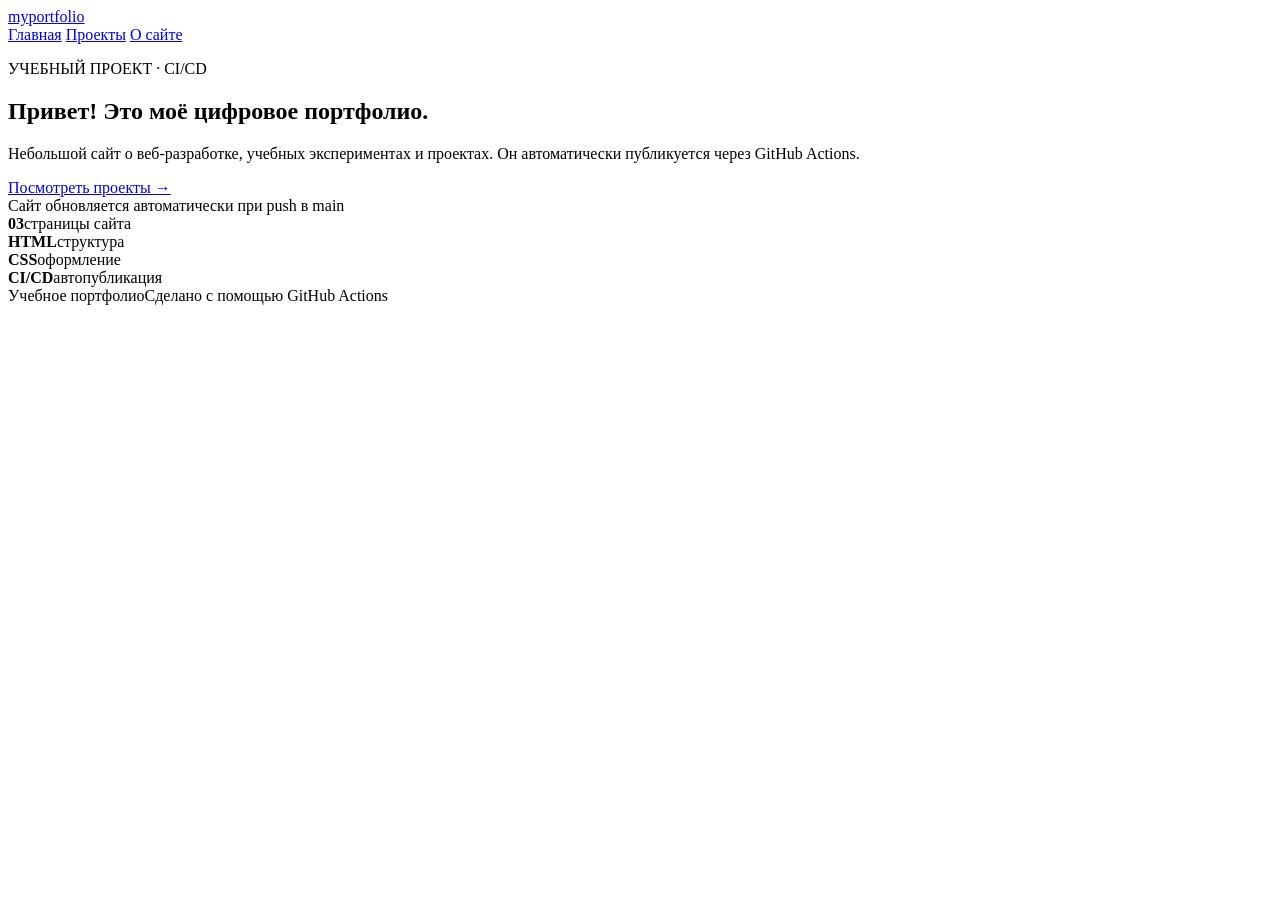
==== index.html @ b2157ee1 "Add index.html" ====
<!doctype html>
<html lang="ru">
<head>
  <meta charset="utf-8">
  <meta name="viewport" content="width=device-width, initial-scale=1">
  <meta name="description" content="Учебное цифровое портфолио: проекты, навыки и контакты.">
  <title>Моё портфолио — Главная</title>
  <link rel="stylesheet" href="style.css">
</head>
<body>
  <header class="site-header">
    <a class="logo" href="index.html">my<span>portfolio</span></a>
    <nav aria-label="Основная навигация">
      <a class="active" href="index.html">Главная</a>
      <a href="projects.html">Проекты</a>
      <a href="about.html">О сайте</a>
    </nav>
  </header>
  <main>
    <section class="hero">
      <p class="eyebrow">УЧЕБНЫЙ ПРОЕКТ · CI/CD</p>
      <h1>Привет! Это моё <span>цифровое портфолио.</span></h1>
      <p class="hero-copy">Небольшой сайт о веб-разработке, учебных экспериментах и проектах. Он автоматически публикуется через GitHub Actions.</p>
      <a class="button" href="projects.html">Посмотреть проекты <span aria-hidden="true">→</span></a>
      <div class="hero-note"><span class="status-dot"></span> Сайт обновляется автоматически при push в main</div>
    </section>
    <section class="stats" aria-label="Информация о проекте">
      <article><strong>03</strong><span>страницы сайта</span></article>
      <article><strong>HTML</strong><span>структура</span></article>
      <article><strong>CSS</strong><span>оформление</span></article>
      <article><strong>CI/CD</strong><span>автопубликация</span></article>
    </section>
  </main>
  <footer><span>Учебное портфолио</span><span>Сделано с помощью GitHub Actions</span></footer>
</body>
</html>
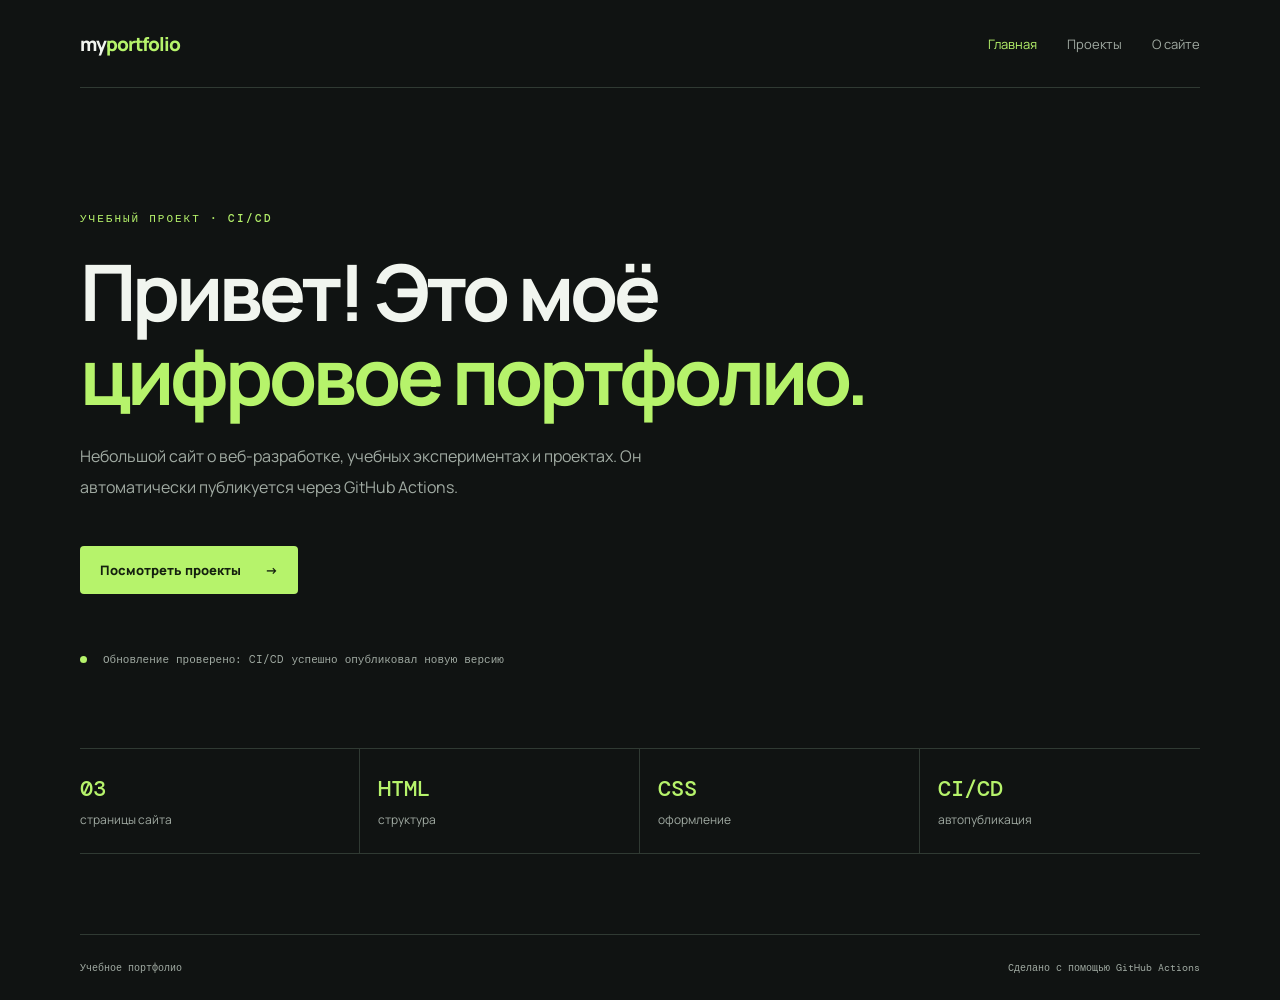
==== commit b996f333: "Update portfolio text to verify automatic deployment" ====
--- a/index.html
+++ b/index.html
@@ -22,7 +22,7 @@
       <h1>Привет! Это моё <span>цифровое портфолио.</span></h1>
       <p class="hero-copy">Небольшой сайт о веб-разработке, учебных экспериментах и проектах. Он автоматически публикуется через GitHub Actions.</p>
       <a class="button" href="projects.html">Посмотреть проекты <span aria-hidden="true">→</span></a>
-      <div class="hero-note"><span class="status-dot"></span> Сайт обновляется автоматически при push в main</div>
+      <div class="hero-note"><span class="status-dot"></span> Обновление проверено: CI/CD успешно опубликовал новую версию</div>
     </section>
     <section class="stats" aria-label="Информация о проекте">
       <article><strong>03</strong><span>страницы сайта</span></article>
--- a/style.css
+++ b/style.css
@@ -0,0 +1,53 @@
+@import url('https://fonts.googleapis.com/css2?family=DM+Mono:wght@400;500&family=Manrope:wght@400;500;600;700;800&display=swap');
+:root { color-scheme: dark; --bg:#101312; --panel:#191f1c; --text:#f1f5ef; --muted:#a0aaa2; --accent:#b6f36b; --line:#303a33; }
+* { box-sizing:border-box; }
+html { scroll-behavior:smooth; }
+body { margin:0; min-height:100vh; background:var(--bg); color:var(--text); font-family:'Manrope',sans-serif; display:flex; flex-direction:column; }
+a { color:inherit; text-decoration:none; }
+.site-header { width:min(1120px,calc(100% - 48px)); margin:0 auto; min-height:88px; display:flex; align-items:center; justify-content:space-between; border-bottom:1px solid var(--line); }
+.logo { font-size:19px; font-weight:800; letter-spacing:-1px; }
+.logo span,h1 span { color:var(--accent); }
+nav { display:flex; gap:30px; color:var(--muted); font-size:13px; }
+nav a:hover,nav a.active,footer a:hover { color:var(--accent); }
+main { flex:1; }
+.hero,.page { width:min(1120px,calc(100% - 48px)); margin:0 auto; }
+.hero { padding:112px 0 82px; }
+.eyebrow,.project-number { color:var(--accent); font:500 11px 'DM Mono',monospace; letter-spacing:2px; }
+h1 { max-width:850px; margin:24px 0; font-size:clamp(42px,7vw,78px); line-height:1.08; letter-spacing:-4px; }
+.hero-copy,.intro { max-width:620px; color:var(--muted); font-size:16px; line-height:1.9; }
+.button { display:inline-flex; gap:24px; align-items:center; margin-top:28px; padding:15px 20px; background:var(--accent); color:#15200f; font-size:13px; font-weight:800; border-radius:4px; }
+.button:hover { transform:translateY(-2px); }
+.hero-note { margin-top:58px; color:var(--muted); font:11px 'DM Mono',monospace; }
+.status-dot { display:inline-block; width:7px; height:7px; margin-right:9px; background:var(--accent); border-radius:50%; }
+.stats { width:min(1120px,calc(100% - 48px)); margin:0 auto 80px; display:grid; grid-template-columns:repeat(4,1fr); border-top:1px solid var(--line); border-bottom:1px solid var(--line); }
+.stats article { padding:25px 18px; border-right:1px solid var(--line); }
+.stats article:first-child { padding-left:0; }
+.stats article:last-child { border:0; }
+.stats strong,.stats span { display:block; }
+.stats strong { color:var(--accent); font:500 22px 'DM Mono',monospace; }
+.stats span { margin-top:8px; color:var(--muted); font-size:12px; }
+.page { padding:82px 0 100px; }
+.page h1 { font-size:clamp(42px,6vw,66px); }
+.project-grid { display:grid; grid-template-columns:repeat(3,1fr); gap:16px; margin-top:52px; }
+.project-card { min-height:245px; padding:28px; background:var(--panel); border:1px solid var(--line); border-radius:6px; }
+.project-card h2,.steps h2 { font-size:19px; margin:34px 0 12px; }
+.project-card p,.steps p { color:var(--muted); font-size:13px; line-height:1.8; }
+.tag { display:inline-block; margin-top:16px; padding:6px 9px; color:var(--accent); background:#273322; font:10px 'DM Mono',monospace; border-radius:3px; }
+.steps { max-width:760px; margin-top:52px; }
+.steps article { display:flex; gap:28px; padding:22px 0; border-top:1px solid var(--line); }
+.steps article>b { color:var(--accent); font:14px 'DM Mono',monospace; padding-top:4px; }
+.steps h2 { margin:0; }
+.steps p { margin-bottom:0; }
+footer { width:min(1120px,calc(100% - 48px)); margin:0 auto; padding:26px 0; display:flex; justify-content:space-between; gap:20px; border-top:1px solid var(--line); color:var(--muted); font:10px 'DM Mono',monospace; }
+@media(max-width:700px) {
+ .site-header { width:calc(100% - 32px); min-height:76px; }
+ nav { gap:13px; font-size:11px; }
+ .hero,.page,.stats,footer { width:calc(100% - 32px); }
+ .hero { padding:82px 0 60px; }
+ h1 { letter-spacing:-2px; }
+ .stats { grid-template-columns:repeat(2,1fr); }
+ .stats article:nth-child(2) { border-right:0; }
+ .stats article:nth-child(3),.stats article:nth-child(4) { border-top:1px solid var(--line); }
+ .project-grid { grid-template-columns:1fr; }
+ footer { flex-direction:column; }
+}
